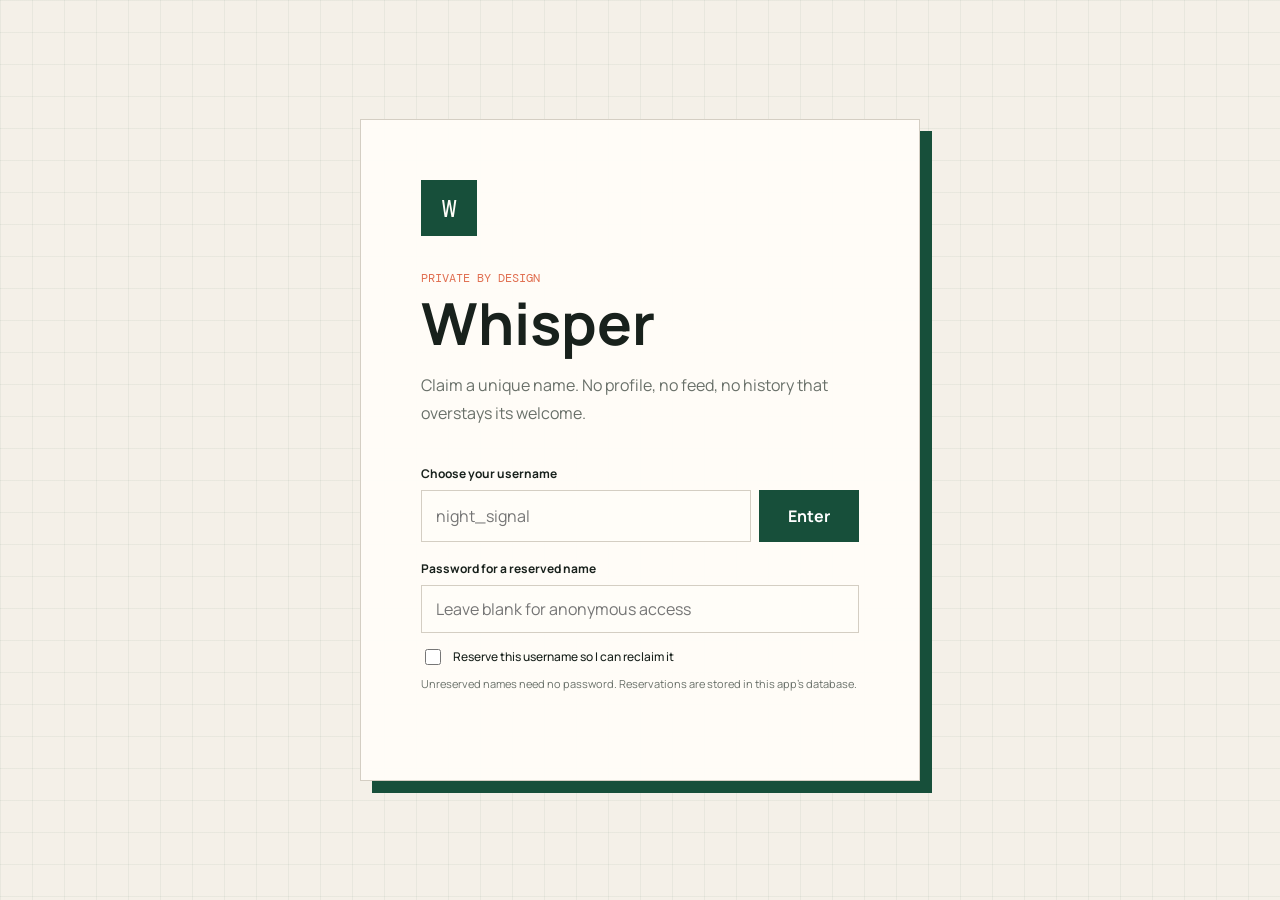
==== static/index.html @ 5ee2d054 "2nd commit" ====
<!doctype html>
<html lang="en">
  <head>
    <meta charset="UTF-8" />
    <meta name="viewport" content="width=device-width, initial-scale=1.0" />
    <meta name="theme-color" content="#f4f0e8" />
    <meta name="mobile-web-app-capable" content="yes" />
    <meta name="apple-mobile-web-app-capable" content="yes" />
    <meta name="apple-mobile-web-app-status-bar-style" content="default" />
    <meta name="apple-mobile-web-app-title" content="Whisper" />
    <title>Whisper</title>
    <link rel="manifest" href="/static/manifest.webmanifest" />
    <link rel="icon" href="/static/icons/icon.svg" type="image/svg+xml" />
    <link rel="apple-touch-icon" sizes="180x180" href="/static/icons/apple-touch-icon.png" />
    <link rel="preconnect" href="https://fonts.googleapis.com" />
    <link rel="preconnect" href="https://fonts.gstatic.com" crossorigin />
    <link href="https://fonts.googleapis.com/css2?family=DM+Mono:wght@400;500&family=Manrope:wght@400;500;600;700&display=swap" rel="stylesheet" />
    <link rel="stylesheet" href="/static/styles.css" />
  </head>
  <body>
    <main id="login-view" class="login-view">
      <section class="login-panel">
        <div class="brand-mark" aria-hidden="true">W</div>
        <p class="eyebrow">Private by design</p>
        <h1>Whisper</h1>
        <p class="login-copy">Claim a unique name. No profile, no feed, no history that overstays its welcome.</p>
        <form id="login-form">
          <label for="login-username">Choose your username</label>
          <div class="input-row">
            <input id="login-username" name="username" minlength="3" maxlength="24" pattern="[A-Za-z0-9_]+" autocomplete="username" placeholder="night_signal" required />
            <button type="submit">Enter</button>
          </div>
          <label class="password-label" for="login-password">Password for a reserved name</label>
          <input id="login-password" class="password-input" name="password" type="password" minlength="8" maxlength="128" autocomplete="current-password" placeholder="Leave blank for anonymous access" />
          <label class="check-label"><input id="reserve-new" name="reserve" type="checkbox" /> Reserve this username so I can reclaim it</label>
          <p class="field-note">Unreserved names need no password. Reservations are stored in this app's database.</p>
          <p id="login-error" class="form-error" role="alert"></p>
        </form>
      </section>
    </main>

    <main id="chat-view" class="chat-shell hidden">
      <aside class="sidebar">
        <header class="sidebar-header">
          <div class="brand-lockup"><span class="brand-mark small">W</span><strong>Whisper</strong></div>
          <div class="header-actions">
            <button id="install-button" class="icon-button hidden" type="button" title="Install Whisper" aria-label="Install Whisper">
              <svg viewBox="0 0 24 24" aria-hidden="true"><path d="M12 3v12m0 0 5-5m-5 5-5-5M5 21h14"/></svg>
            </button>
            <button id="logout-button" class="icon-button" type="button" title="Leave session" aria-label="Leave session">
              <svg viewBox="0 0 24 24" aria-hidden="true"><path d="M10 17l5-5-5-5M15 12H3M15 3h4a2 2 0 012 2v14a2 2 0 01-2 2h-4"/></svg>
            </button>
          </div>
        </header>
        <div class="identity"><span class="status-dot"></span><span id="current-username"></span></div>
        <form id="reserve-form" class="reserve-form">
          <label for="reserve-password">Reserve this username</label>
          <div class="reserve-row">
            <input id="reserve-password" name="password" type="password" minlength="8" maxlength="128" autocomplete="new-password" placeholder="Create a password" required />
            <button type="submit">Reserve</button>
          </div>
          <p id="reserve-status" class="field-note"></p>
        </form>
        <form id="find-form" class="find-form">
          <label for="find-username">Start a conversation</label>
          <div class="search-box">
            <svg viewBox="0 0 24 24" aria-hidden="true"><circle cx="11" cy="11" r="7"/><path d="m20 20-3.5-3.5"/></svg>
            <input id="find-username" name="username" placeholder="Enter exact username" autocomplete="off" required />
          </div>
          <p id="find-error" class="form-error" role="alert"></p>
        </form>
        <div class="contacts-heading"><span>Saved names</span><span id="contact-count">0</span></div>
        <div id="contacts" class="contacts"></div>
        <p id="empty-contacts" class="empty-contacts">Names you save will stay here for quick access.</p>

        <div class="contacts-heading rooms-heading">
          <span>Rooms</span>
          <div class="room-actions">
            <button id="create-room-button" class="icon-button" type="button" title="Create room" aria-label="Create room">
              <svg viewBox="0 0 24 24" aria-hidden="true"><path d="M12 5v14M5 12h14"/></svg>
            </button>
            <button id="join-room-button" class="icon-button" type="button" title="Join room" aria-label="Join room by code">
              <svg viewBox="0 0 24 24" aria-hidden="true"><path d="M15 3h4a2 2 0 012 2v14a2 2 0 01-2 2h-4M10 17l5-5-5-5M15 12H3"/></svg>
            </button>
          </div>
        </div>
        <div id="rooms" class="contacts"></div>
        <p id="empty-rooms" class="empty-contacts hidden">Create or join a room to chat anonymously.</p>
      </aside>

      <section id="empty-chat" class="empty-chat">
        <div class="empty-symbol">···</div>
        <h2>Quiet until you begin.</h2>
        <p>Enter an exact username or choose a saved name.</p>
      </section>

      <section id="conversation" class="conversation hidden">
        <header class="conversation-header">
          <button id="back-button" class="icon-button back-button" type="button" aria-label="Back to contacts">
            <svg viewBox="0 0 24 24" aria-hidden="true"><path d="m15 18-6-6 6-6"/></svg>
          </button>
          <div class="avatar" id="chat-avatar"></div>
          <div class="conversation-name"><strong id="chat-username"></strong><span>ephemeral conversation</span></div>
          <button id="save-button" class="tool-button" type="button" title="Save username">
            <svg viewBox="0 0 24 24" aria-hidden="true"><path d="M19 21l-7-5-7 5V5a2 2 0 012-2h10a2 2 0 012 2z"/></svg>
            <span>Save</span>
          </button>
          <button id="block-button" class="tool-button" type="button" title="Block user">
            <svg viewBox="0 0 24 24" aria-hidden="true"><circle cx="12" cy="12" r="9"/><path d="M6 18L18 6"/></svg>
            <span>Block</span>
          </button>
          <button id="report-button" class="tool-button" type="button" title="Report user">
            <svg viewBox="0 0 24 24" aria-hidden="true"><path d="M10.29 3.86L1.82 18a2 2 0 001.71 3h16.94a2 2 0 001.71-3L13.71 3.86a2 2 0 00-3.42 0zM12 9v4M12 17h.01"/></svg>
            <span>Report</span>
          </button>
          <label class="expiry-control" title="Message lifetime">
            <svg viewBox="0 0 24 24" aria-hidden="true"><circle cx="12" cy="12" r="9"/><path d="M12 7v5l3 2"/></svg>
            <select id="expiry-select" aria-label="Message lifetime">
              <option value="1">1 hour</option>
              <option value="6">6 hours</option>
              <option value="24">1 day</option>
              <option value="72">3 days</option>
              <option value="168">7 days</option>
              <option value="720">30 days</option>
            </select>
          </label>
        </header>
        <div id="messages" class="messages" aria-live="polite"></div>
        <div id="blocked-notice" class="blocked-notice hidden">You have blocked this user. <button id="unblock-inline" type="button">Unblock</button></div>
        <form id="message-form" class="composer">
          <textarea id="message-input" rows="1" maxlength="2000" placeholder="Write a message" aria-label="Message" required></textarea>
          <button class="send-button" type="submit" title="Send message" aria-label="Send message">
            <svg viewBox="0 0 24 24" aria-hidden="true"><path d="m22 2-7 20-4-9-9-4zM22 2 11 13"/></svg>
          </button>
        </form>
      </section>
    </main>
    <div id="toast" class="toast" role="status"></div>

    <!-- Report dialog -->
    <dialog id="report-dialog" class="modal-dialog">
      <form id="report-form" method="dialog">
        <h3>Report user</h3>
        <label for="report-reason">Reason</label>
        <select id="report-reason" name="reason" required>
          <option value="">Select a reason…</option>
          <option value="spam">Spam</option>
          <option value="harassment">Harassment</option>
          <option value="abuse">Abuse</option>
          <option value="impersonation">Impersonation</option>
          <option value="other">Other</option>
        </select>
        <label for="report-details">Details (optional)</label>
        <textarea id="report-details" name="details" rows="3" maxlength="1000" placeholder="Describe what happened…"></textarea>
        <div class="modal-actions">
          <button type="submit" value="submit">Submit report</button>
          <button type="button" id="report-cancel">Cancel</button>
        </div>
      </form>
    </dialog>

    <!-- Create room dialog -->
    <dialog id="create-room-dialog" class="modal-dialog">
      <form id="create-room-form" method="dialog">
        <h3>Create a room</h3>
        <label for="room-name">Room name</label>
        <input id="room-name" name="display_name" maxlength="60" placeholder="e.g. Friday standup" required />
        <label for="room-expires">Room expires in</label>
        <select id="room-expires" name="expires_in_hours">
          <option value="">Never</option>
          <option value="1">1 hour</option>
          <option value="24">24 hours</option>
          <option value="168">7 days</option>
        </select>
        <label for="room-msg-lifetime">Message lifetime</label>
        <select id="room-msg-lifetime" name="default_message_lifetime_hours">
          <option value="1">1 hour</option>
          <option value="24" selected>24 hours</option>
          <option value="168">7 days</option>
        </select>
        <div class="modal-actions">
          <button type="submit" value="submit">Create</button>
          <button type="button" id="create-room-cancel">Cancel</button>
        </div>
      </form>
    </dialog>

    <!-- Join room dialog -->
    <dialog id="join-room-dialog" class="modal-dialog">
      <form id="join-room-form" method="dialog">
        <h3>Join a room</h3>
        <label for="join-room-code">Room code</label>
        <input id="join-room-code" name="room_code" maxlength="20" placeholder="e.g. AB3XY7" autocomplete="off" required />
        <p id="join-room-error" class="form-error" role="alert"></p>
        <div class="modal-actions">
          <button type="submit" value="submit">Join</button>
          <button type="button" id="join-room-cancel">Cancel</button>
        </div>
      </form>
    </dialog>
    <script src="/static/app.js" defer></script>
  </body>
</html>
---- static/styles.css ----
:root {
  --paper: #f4f0e8;
  --paper-deep: #e8e0d3;
  --ink: #18211c;
  --muted: #697069;
  --line: #d4cec3;
  --green: #174f3a;
  --green-soft: #d6e4da;
  --coral: #e06d4f;
  --white: #fffdf8;
}

* { box-sizing: border-box; }
body { margin: 0; color: var(--ink); background-color: var(--paper); font-family: "Manrope", sans-serif; }
button, input, textarea, select { font: inherit; }
button { cursor: pointer; }
.hidden { display: none !important; }
svg { width: 20px; fill: none; stroke: currentColor; stroke-linecap: round; stroke-linejoin: round; stroke-width: 1.8; }

.login-view { min-height: 100vh; display: grid; place-items: center; padding: 24px; background-image: linear-gradient(rgba(23,79,58,.055) 1px, transparent 1px), linear-gradient(90deg, rgba(23,79,58,.055) 1px, transparent 1px); background-size: 32px 32px; }
.login-panel { width: min(560px, 100%); padding: 60px; border: 1px solid var(--line); background: rgba(255,253,248,.96); box-shadow: 12px 12px 0 var(--green); }
.brand-mark { width: 56px; height: 56px; display: grid; place-items: center; border: 1px solid var(--green); background: var(--green); color: var(--white); font-family: "DM Mono", monospace; font-size: 24px; }
.brand-mark.small { width: 34px; height: 34px; font-size: 15px; }
.eyebrow { margin: 34px 0 8px; color: var(--coral); font-family: "DM Mono", monospace; font-size: 12px; text-transform: uppercase; }
h1 { margin: 0; font-size: 58px; line-height: 1; letter-spacing: 0; }
.login-copy { max-width: 420px; margin: 20px 0 38px; color: var(--muted); line-height: 1.7; }
label { display: block; margin-bottom: 8px; font-size: 12px; font-weight: 700; }
.input-row { display: flex; gap: 8px; }
input, textarea, select { min-width: 0; border: 1px solid var(--line); border-radius: 0; outline: none; background: var(--white); color: var(--ink); }
input:focus, textarea:focus, select:focus { border-color: var(--green); box-shadow: 0 0 0 2px var(--green-soft); }
.input-row input { flex: 1; padding: 14px; }
.input-row button { min-width: 100px; border: 0; background: var(--green); color: white; font-weight: 700; }
.password-label { margin-top: 18px; }
.password-input { width: 100%; padding: 12px 14px; }
.check-label { display: flex; align-items: center; gap: 9px; margin-top: 13px; font-weight: 500; cursor: pointer; }
.check-label input { width: 16px; height: 16px; accent-color: var(--green); }
.field-note, .form-error { min-height: 18px; margin: 8px 0 0; font-size: 11px; color: var(--muted); }
.form-error { color: #a43528; }

.chat-shell { height: 100vh; display: grid; grid-template-columns: 330px minmax(0, 1fr); overflow: hidden; }
.sidebar { display: flex; min-height: 0; flex-direction: column; border-right: 1px solid var(--line); background: var(--white); }
.sidebar-header, .conversation-header { min-height: 76px; display: flex; align-items: center; gap: 14px; padding: 16px 20px; border-bottom: 1px solid var(--line); }
.sidebar-header { justify-content: space-between; }
.brand-lockup { display: flex; align-items: center; gap: 11px; }
.header-actions { display: flex; align-items: center; }
.icon-button { width: 38px; height: 38px; display: grid; place-items: center; border: 0; background: transparent; color: var(--muted); }
.icon-button:hover { background: var(--paper); color: var(--ink); }
.identity { margin: 22px 20px 24px; font-family: "DM Mono", monospace; font-size: 12px; }
.reserve-form { margin: -8px 20px 24px; padding: 14px; border: 1px solid var(--line); background: var(--paper); }
.reserve-row { display: grid; grid-template-columns: minmax(0, 1fr) auto; }
.reserve-row input { padding: 9px; }
.reserve-row button { border: 0; background: var(--green); color: white; font-size: 11px; font-weight: 700; }
.status-dot { width: 7px; height: 7px; display: inline-block; margin-right: 8px; border-radius: 50%; background: #38a169; }
.find-form { padding: 0 20px; }
.search-box { position: relative; }
.search-box svg { position: absolute; left: 12px; top: 12px; width: 17px; color: var(--muted); }
.search-box input { width: 100%; padding: 11px 12px 11px 39px; }
.contacts-heading { display: flex; justify-content: space-between; margin: 28px 20px 10px; color: var(--muted); font-family: "DM Mono", monospace; font-size: 11px; text-transform: uppercase; }
.contacts { overflow-y: auto; }
.contact { width: 100%; display: grid; grid-template-columns: 38px 1fr auto; align-items: center; gap: 11px; padding: 12px 20px; border: 0; border-left: 3px solid transparent; background: transparent; color: var(--ink); text-align: left; }
.contact:hover, .contact.active { border-left-color: var(--coral); background: var(--paper); }
.contact-avatar, .avatar { display: grid; place-items: center; background: var(--green-soft); color: var(--green); font-family: "DM Mono", monospace; text-transform: uppercase; }
.contact-avatar { width: 38px; height: 38px; }
.avatar { width: 42px; height: 42px; }
.unread { min-width: 20px; height: 20px; padding: 2px 6px; border-radius: 10px; background: var(--coral); color: white; font-size: 11px; text-align: center; }
.empty-contacts { margin: 22px 20px; color: var(--muted); font-size: 12px; line-height: 1.6; }
.empty-chat { display: grid; place-content: center; justify-items: center; padding: 30px; background-image: linear-gradient(rgba(23,79,58,.045) 1px, transparent 1px), linear-gradient(90deg, rgba(23,79,58,.045) 1px, transparent 1px); background-size: 32px 32px; text-align: center; }
.empty-symbol { width: 90px; height: 90px; display: grid; place-items: center; border: 1px solid var(--green); color: var(--green); font-family: "DM Mono", monospace; font-size: 28px; }
.empty-chat h2 { margin: 24px 0 6px; font-size: 26px; }
.empty-chat p { color: var(--muted); }

.conversation { min-width: 0; display: grid; grid-template-rows: auto minmax(0, 1fr) auto; background: var(--paper); }
.conversation-header { background: rgba(255,253,248,.92); }
.conversation-name { flex: 1; min-width: 0; }
.conversation-name strong, .conversation-name span { display: block; overflow: hidden; text-overflow: ellipsis; white-space: nowrap; }
.conversation-name span { margin-top: 3px; color: var(--muted); font-size: 11px; }
.tool-button { display: flex; align-items: center; gap: 6px; padding: 8px 10px; border: 1px solid var(--line); background: transparent; color: var(--ink); }
.tool-button.saved { border-color: var(--green); background: var(--green-soft); color: var(--green); }
.expiry-control { display: flex; align-items: center; gap: 6px; margin: 0; }
.expiry-control select { padding: 8px; }
.back-button { display: none; }
.messages { overflow-y: auto; padding: 28px clamp(18px, 5vw, 72px); }
.message { max-width: min(580px, 76%); margin: 0 0 18px; }
.message.mine { margin-left: auto; }
.bubble { padding: 12px 15px; border: 1px solid var(--line); background: var(--white); line-height: 1.5; overflow-wrap: anywhere; }
.mine .bubble { border-color: var(--green); background: var(--green); color: white; }
.message-meta { display: flex; justify-content: space-between; gap: 16px; margin-top: 5px; color: var(--muted); font-family: "DM Mono", monospace; font-size: 9px; }
.composer { display: grid; grid-template-columns: minmax(0, 1fr) 48px; gap: 8px; padding: 16px clamp(18px, 5vw, 72px) 22px; border-top: 1px solid var(--line); background: var(--white); }
.composer textarea { max-height: 130px; resize: none; padding: 13px; }
.send-button { display: grid; place-items: center; border: 0; background: var(--coral); color: white; }
.toast { position: fixed; z-index: 10; right: 22px; bottom: 22px; max-width: min(360px, calc(100vw - 44px)); padding: 13px 16px; transform: translateY(120px); border-left: 4px solid var(--coral); background: var(--ink); color: white; opacity: 0; transition: transform .22s ease, opacity .22s ease; }
.toast.visible { transform: translateY(0); opacity: 1; }

@media (max-width: 720px) {
  .login-panel { padding: 34px 24px; box-shadow: 7px 7px 0 var(--green); }
  h1 { font-size: 46px; }
  .input-row { flex-direction: column; }
  .input-row button { min-height: 48px; }
  .chat-shell { grid-template-columns: 1fr; }
  .chat-shell:not(.chat-open) .conversation { display: none; }
  .chat-shell.chat-open .sidebar { display: none; }
  .chat-shell.chat-open .conversation { display: grid; }
  .empty-chat { display: none; }
  .conversation { height: 100vh; }
  .back-button { display: grid; }
  .conversation-header { gap: 7px; padding: 10px; }
  .tool-button span { display: none; }
  .tool-button { padding: 8px; }
  .expiry-control svg { display: none; }
  .expiry-control select { width: 82px; font-size: 11px; }
  .messages { padding: 20px 14px; }
  .message { max-width: 88%; }
  .composer { padding: 10px; }
}

/* ── Rooms ── */
.rooms-heading { margin-top: 18px; }
.room-actions { display: flex; gap: 2px; }
.room-item { grid-template-columns: 38px 1fr; }
.room-avatar { background: var(--paper-deep); color: var(--muted); font-size: 16px; font-weight: 700; }
.room-meta { display: flex; flex-direction: column; align-items: flex-start; min-width: 0; }
.room-alias { font-size: 10px; color: var(--muted); font-family: "DM Mono", monospace; overflow: hidden; text-overflow: ellipsis; white-space: nowrap; max-width: 180px; }

/* ── Block button ── */
.tool-button.blocked { border-color: var(--coral); background: #fce8e3; color: var(--coral); }

/* ── Blocked notice ── */
.blocked-notice { padding: 10px 24px; background: #fce8e3; color: #a43528; font-size: 12px; border-top: 1px solid var(--coral); display: flex; align-items: center; gap: 12px; }
.blocked-notice button { border: 1px solid var(--coral); background: transparent; color: var(--coral); padding: 4px 10px; font-size: 11px; }

/* ── Modal dialogs ── */
.modal-dialog { border: 1px solid var(--line); background: var(--white); box-shadow: 8px 8px 0 var(--green); padding: 32px; min-width: min(360px, calc(100vw - 32px)); }
.modal-dialog::backdrop { background: rgba(24,33,28,.45); }
.modal-dialog h3 { margin: 0 0 22px; font-size: 18px; }
.modal-dialog label { display: block; margin: 14px 0 6px; font-size: 12px; font-weight: 700; }
.modal-dialog input, .modal-dialog select, .modal-dialog textarea { width: 100%; padding: 10px 12px; border: 1px solid var(--line); background: var(--white); color: var(--ink); }
.modal-dialog textarea { resize: vertical; min-height: 72px; }
.modal-actions { display: flex; gap: 10px; margin-top: 22px; justify-content: flex-end; }
.modal-actions button[type="submit"] { border: 0; background: var(--green); color: white; font-weight: 700; padding: 10px 22px; }
.modal-actions button[type="button"] { border: 1px solid var(--line); background: transparent; padding: 10px 18px; }
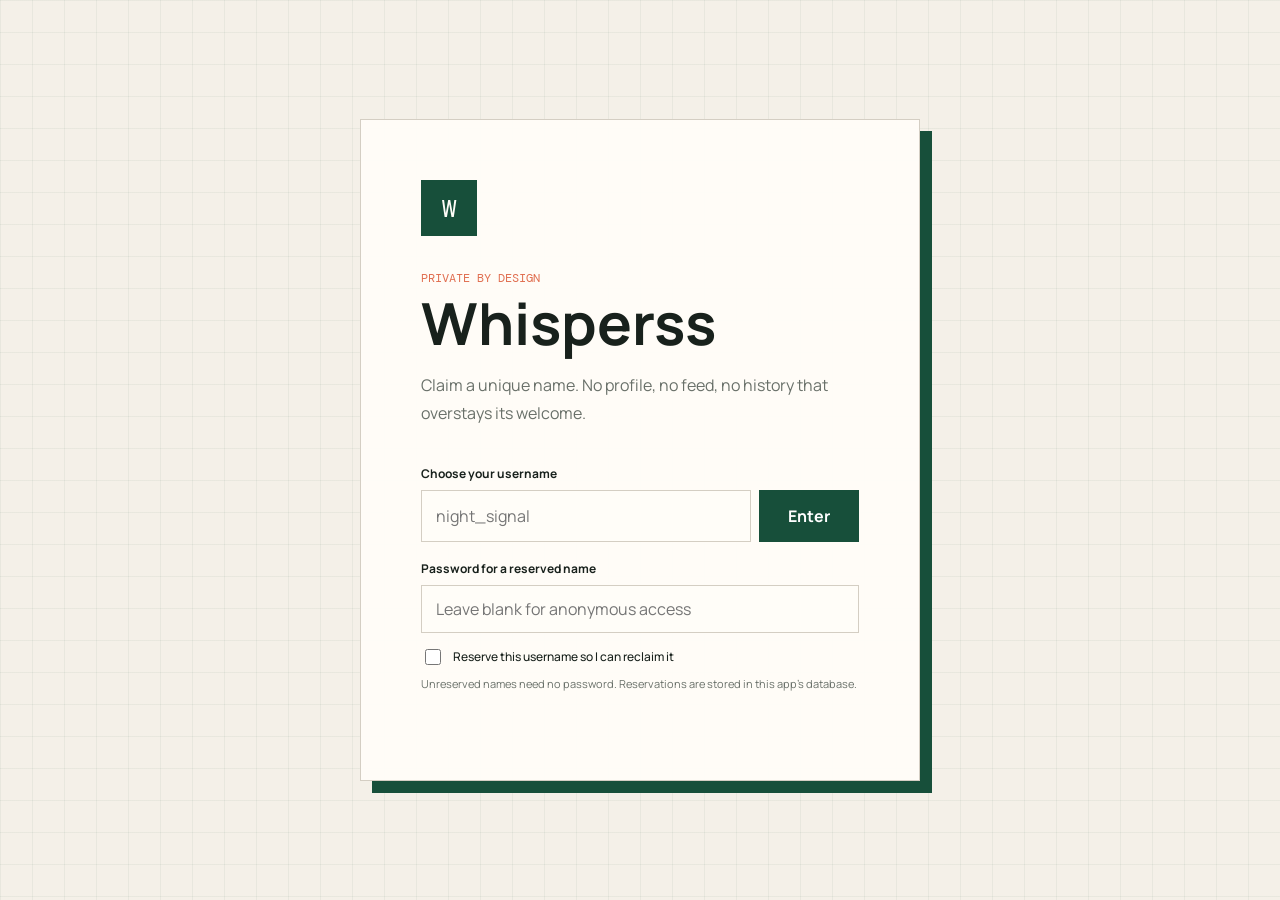
==== commit e0d9ca24: "latest update" ====
--- a/static/index.html
+++ b/static/index.html
@@ -7,8 +7,8 @@
     <meta name="mobile-web-app-capable" content="yes" />
     <meta name="apple-mobile-web-app-capable" content="yes" />
     <meta name="apple-mobile-web-app-status-bar-style" content="default" />
-    <meta name="apple-mobile-web-app-title" content="Whisper" />
-    <title>Whisper</title>
+    <meta name="apple-mobile-web-app-title" content="Whisperss" />
+    <title>Whisperss</title>
     <link rel="manifest" href="/static/manifest.webmanifest" />
     <link rel="icon" href="/static/icons/icon.svg" type="image/svg+xml" />
     <link rel="apple-touch-icon" sizes="180x180" href="/static/icons/apple-touch-icon.png" />
@@ -22,7 +22,7 @@
       <section class="login-panel">
         <div class="brand-mark" aria-hidden="true">W</div>
         <p class="eyebrow">Private by design</p>
-        <h1>Whisper</h1>
+        <h1>Whisperss</h1>
         <p class="login-copy">Claim a unique name. No profile, no feed, no history that overstays its welcome.</p>
         <form id="login-form">
           <label for="login-username">Choose your username</label>
@@ -42,9 +42,9 @@
     <main id="chat-view" class="chat-shell hidden">
       <aside class="sidebar">
         <header class="sidebar-header">
-          <div class="brand-lockup"><span class="brand-mark small">W</span><strong>Whisper</strong></div>
+          <div class="brand-lockup"><span class="brand-mark small">W</span><strong>Whisperss</strong></div>
           <div class="header-actions">
-            <button id="install-button" class="icon-button hidden" type="button" title="Install Whisper" aria-label="Install Whisper">
+            <button id="install-button" class="icon-button hidden" type="button" title="Install Whisperss" aria-label="Install Whisperss">
               <svg viewBox="0 0 24 24" aria-hidden="true"><path d="M12 3v12m0 0 5-5m-5 5-5-5M5 21h14"/></svg>
             </button>
             <button id="logout-button" class="icon-button" type="button" title="Leave session" aria-label="Leave session">
